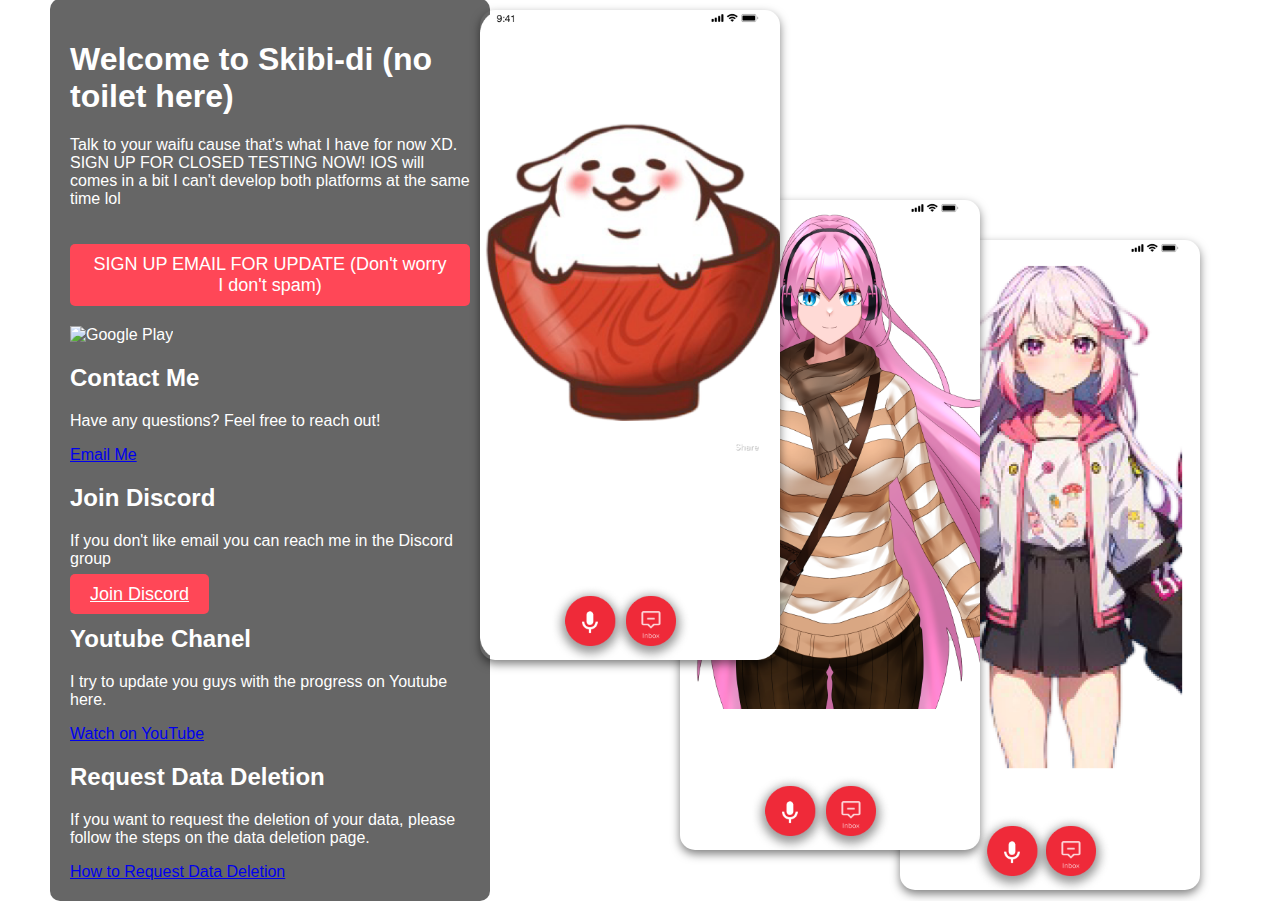
==== index.html @ 6129dee7 "update link" ====
<!DOCTYPE html>
<html lang="en">
<head>
    <meta charset="UTF-8">
    <meta name="viewport" content="width=device-width, initial-scale=1.0">
    <title>App Landing Page</title>
    <style>
        body {
            font-family: Arial, sans-serif;
            margin: 0;
            padding: 0;
            display: flex;
            align-items: center;
            justify-content: space-between;
            height: 100vh;
            background: url('https://source.unsplash.com/1600x900/?anime,cyberpunk') no-repeat center center/cover;
            text-align: left;
            color: white;
            padding: 0 50px;
        }
        .container {
            background: rgba(0, 0, 0, 0.6);
            padding: 20px;
            border-radius: 10px;
            max-width: 400px;
        }
        .signup-btn {
            background: #ff4757;
            color: white;
            padding: 10px 20px;
            border: none;
            border-radius: 5px;
            cursor: pointer;
            font-size: 18px;
            margin-top: 20px;
        }
        .signup-btn:hover {
            background: #e84118;
        }
        .discord-btn {
            background: #ff4757;
            color: white;
            padding: 10px 20px;
            border: none;
            border-radius: 5px;
            cursor: pointer;
            font-size: 18px;
            margin-top: 20px;
        }
        .discord-btn:hover {
            background: #e84118;
        }
        .google-play {
            width: 150px;
            margin-top: 20px;
            cursor: pointer;
        }
        
        /* Image Overlay Section */
        .image-container {
            position: relative;
            width: 300px; /* Adjust based on your image size */
            height: 500px;
            margin-right: 50px;
        }
        .image-container img {
            position: absolute;
            width: 100%;
            border-radius: 15px;
            box-shadow: 0px 4px 10px rgba(0, 0, 0, 0.5);
        }
        .image3 {
            bottom: 40px;
            right: 400px;
            z-index: 2;
        }
        .image1 {
            top: 0;
            right: 200px;
            z-index: 2;
        }
        .image2 {
            top: 40px; /* Adjust for overlap */
            left: 20px;
            z-index: 1;
        }
    </style>
</head>
<body>
    <div class="container">
        <h1>Welcome to Skibi-di (no toilet here) </h1>
        <p>Talk to your waifu cause that's what I have for now XD. SIGN UP FOR CLOSED TESTING NOW! IOS will comes in a bit I can't develop both platforms at the same time lol</p>
        <button class="signup-btn" onclick="window.open('https://docs.google.com/forms/d/e/1FAIpQLSdeKH5ZxwmeLJsvXNMh6K3FNJNalwwWxYUDDYwgwy3hVQ01pQ/viewform?usp=dialog')">SIGN UP EMAIL FOR UPDATE (Don't worry I don't spam)</button>
        <br>
        <img src="https://upload.wikimedia.org/wikipedia/commons/7/78/Google_Play_Store_badge_EN.svg" alt="Google Play" class="google-play">
        
        <div class="section">
            <h2>Contact Me</h2>
            <p>Have any questions? Feel free to reach out!</p>
            <a href="mailto:huynjoon2002@gmail.com" class="contact-btn">Email Me</a>
        </div>

        <div class="section">
            <h2>Join Discord</h2>
            <p>If you don't like email you can reach me in the Discord group</p>
            <a href="https://discord.gg/qgFvxBm8" class="discord-btn">Join Discord</a>
        </div>
    
        <div class="section">
            <h2>Youtube Chanel</h2>
            <p>I try to update you guys with the progress on Youtube here.</p>
            <a href="www.youtube.com/@skibi_di_waifu" class="youtube-btn">Watch on YouTube</a>
        </div>
        
        <div class="section">
            <h2>Request Data Deletion</h2>
            <p>If you want to request the deletion of your data, please follow the steps on the data deletion page.</p>
            <a href="data-deletion.html" class="data-request-btn">How to Request Data Deletion</a>
        </div>
    </div>



    <!-- Image Overlay Section -->
    <div class="image-container">
        <img src="iPhone 16 Plus - 41.png" alt="Anime Character 1" class="image1">
        <img src="iPhone 16 Plus - 42.png" alt="Anime Character 2" class="image2">
        <img src="iPhone 16 Plus - 43.png" alt="Anime Character 3" class="image3">
    </div>
</body>
</html>
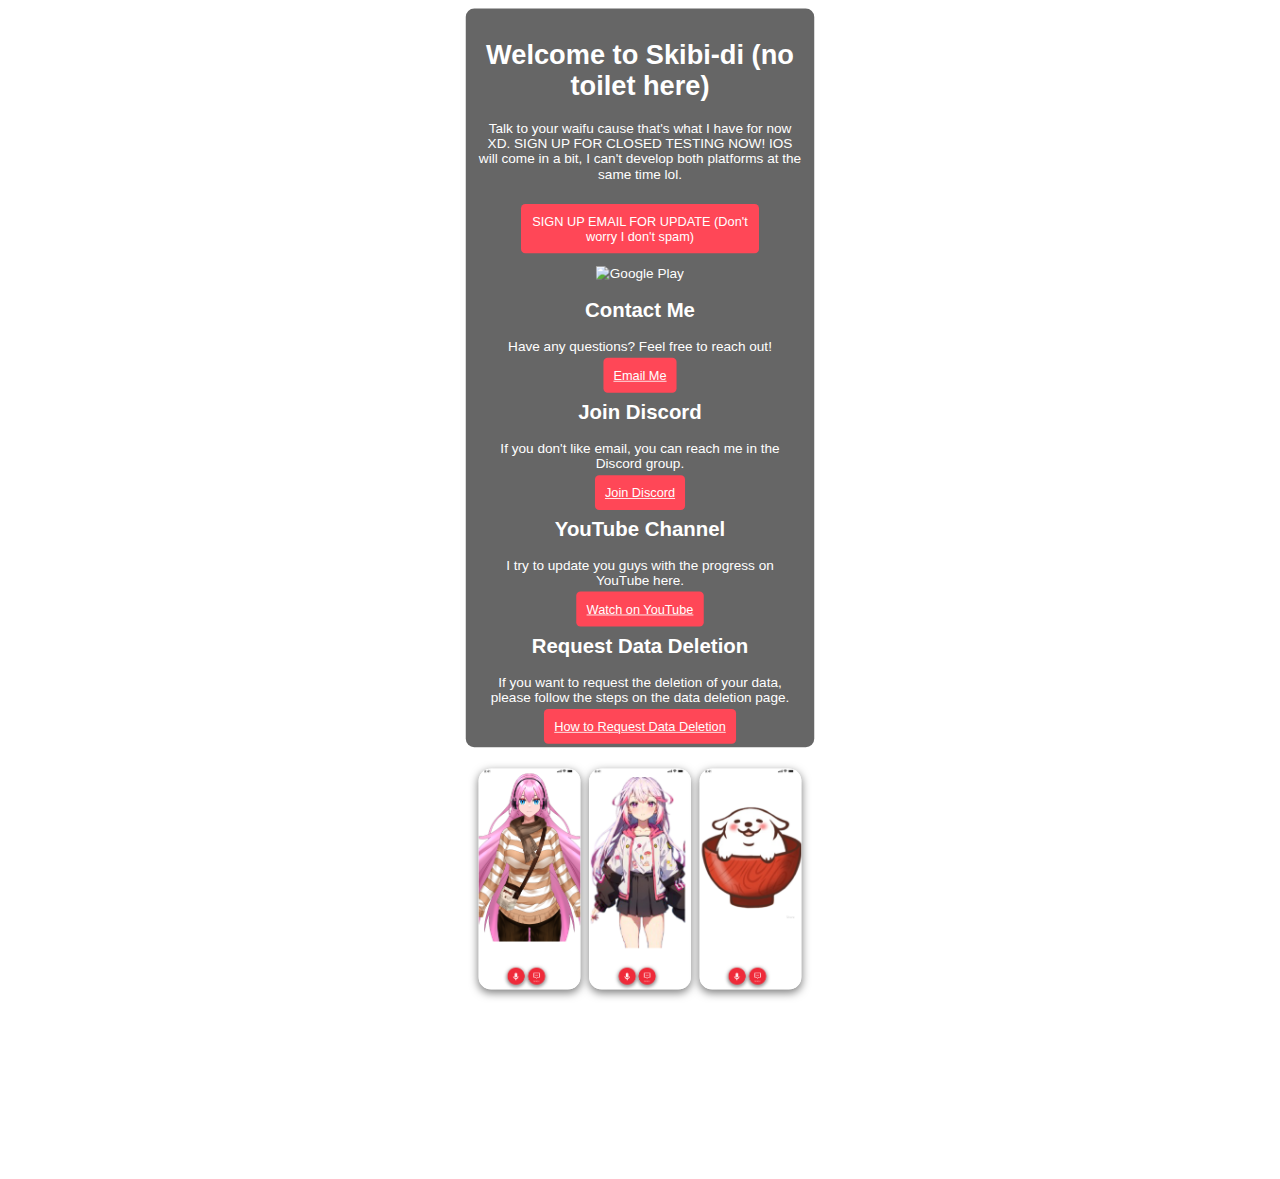
==== commit 058e7967: "update" ====
--- a/index.html
+++ b/index.html
@@ -1,95 +1,15 @@
 <!DOCTYPE html>
 <html lang="en">
 <head>
+    <link rel="stylesheet" href="style-mobile.css">
     <meta charset="UTF-8">
     <meta name="viewport" content="width=device-width, initial-scale=1.0">
-    <title>App Landing Page</title>
-    <style>
-        body {
-            font-family: Arial, sans-serif;
-            margin: 0;
-            padding: 0;
-            display: flex;
-            align-items: center;
-            justify-content: space-between;
-            height: 100vh;
-            background: url('https://source.unsplash.com/1600x900/?anime,cyberpunk') no-repeat center center/cover;
-            text-align: left;
-            color: white;
-            padding: 0 50px;
-        }
-        .container {
-            background: rgba(0, 0, 0, 0.6);
-            padding: 20px;
-            border-radius: 10px;
-            max-width: 400px;
-        }
-        .signup-btn {
-            background: #ff4757;
-            color: white;
-            padding: 10px 20px;
-            border: none;
-            border-radius: 5px;
-            cursor: pointer;
-            font-size: 18px;
-            margin-top: 20px;
-        }
-        .signup-btn:hover {
-            background: #e84118;
-        }
-        .discord-btn {
-            background: #ff4757;
-            color: white;
-            padding: 10px 20px;
-            border: none;
-            border-radius: 5px;
-            cursor: pointer;
-            font-size: 18px;
-            margin-top: 20px;
-        }
-        .discord-btn:hover {
-            background: #e84118;
-        }
-        .google-play {
-            width: 150px;
-            margin-top: 20px;
-            cursor: pointer;
-        }
-        
-        /* Image Overlay Section */
-        .image-container {
-            position: relative;
-            width: 300px; /* Adjust based on your image size */
-            height: 500px;
-            margin-right: 50px;
-        }
-        .image-container img {
-            position: absolute;
-            width: 100%;
-            border-radius: 15px;
-            box-shadow: 0px 4px 10px rgba(0, 0, 0, 0.5);
-        }
-        .image3 {
-            bottom: 40px;
-            right: 400px;
-            z-index: 2;
-        }
-        .image1 {
-            top: 0;
-            right: 200px;
-            z-index: 2;
-        }
-        .image2 {
-            top: 40px; /* Adjust for overlap */
-            left: 20px;
-            z-index: 1;
-        }
-    </style>
+    <title>App Landing Page - Mobile</title>
 </head>
 <body>
     <div class="container">
         <h1>Welcome to Skibi-di (no toilet here) </h1>
-        <p>Talk to your waifu cause that's what I have for now XD. SIGN UP FOR CLOSED TESTING NOW! IOS will comes in a bit I can't develop both platforms at the same time lol</p>
+        <p>Talk to your waifu cause that's what I have for now XD. SIGN UP FOR CLOSED TESTING NOW! IOS will come in a bit, I can't develop both platforms at the same time lol.</p>
         <button class="signup-btn" onclick="window.open('https://docs.google.com/forms/d/e/1FAIpQLSdeKH5ZxwmeLJsvXNMh6K3FNJNalwwWxYUDDYwgwy3hVQ01pQ/viewform?usp=dialog')">SIGN UP EMAIL FOR UPDATE (Don't worry I don't spam)</button>
         <br>
         <img src="https://upload.wikimedia.org/wikipedia/commons/7/78/Google_Play_Store_badge_EN.svg" alt="Google Play" class="google-play">
@@ -102,24 +22,22 @@
 
         <div class="section">
             <h2>Join Discord</h2>
-            <p>If you don't like email you can reach me in the Discord group</p>
+            <p>If you don't like email, you can reach me in the Discord group.</p>
             <a href="https://discord.gg/qgFvxBm8" class="discord-btn">Join Discord</a>
         </div>
     
         <div class="section">
-            <h2>Youtube Chanel</h2>
-            <p>I try to update you guys with the progress on Youtube here.</p>
-            <a href="www.youtube.com/@skibi_di_waifu" class="youtube-btn">Watch on YouTube</a>
+            <h2>YouTube Channel</h2>
+            <p>I try to update you guys with the progress on YouTube here.</p>
+            <a href="https://www.youtube.com/@skibi_di_waifu" class="youtube-btn">Watch on YouTube</a>
         </div>
         
         <div class="section">
             <h2>Request Data Deletion</h2>
             <p>If you want to request the deletion of your data, please follow the steps on the data deletion page.</p>
-            <a href="data-deletion.html" class="data-request-btn">How to Request Data Deletion</a>
+            <a href="data_deletion.html" class="data-request-btn">How to Request Data Deletion</a>
         </div>
     </div>
-
-
 
     <!-- Image Overlay Section -->
     <div class="image-container">
@@ -128,4 +46,4 @@
         <img src="iPhone 16 Plus - 43.png" alt="Anime Character 3" class="image3">
     </div>
 </body>
-</html>+</html>
--- a/style-mobile.css
+++ b/style-mobile.css
@@ -0,0 +1,94 @@
+/* General Styles */
+body {
+    font-family: Arial, sans-serif;
+    margin: 0;
+    padding: 0;
+    display: flex;
+    flex-direction: column;
+    align-items: center;
+    justify-content: center;
+    height: auto;
+    background: url('https://source.unsplash.com/1600x900/?anime,cyberpunk') no-repeat center center/cover;
+    text-align: center;
+    color: white;
+    padding: 10px;
+    transform: scale(0.85);  /* Scales down layout to fit */
+    transform-origin: top center;
+}
+
+/* Container Styles */
+.container {
+    background: rgba(0, 0, 0, 0.6);
+    padding: 15px;
+    border-radius: 10px;
+    width: 95%;
+    max-width: 380px;
+}
+
+/* Buttons */
+button, .discord-btn, .contact-btn, .youtube-btn, .data-request-btn {
+    background: #ff4757;
+    color: white;
+    padding: 12px;
+    border: none;
+    border-radius: 5px;
+    cursor: pointer;
+    font-size: 15px;
+    width: 100%;
+    max-width: 280px;
+    margin-top: 10px;
+}
+
+button:hover, .discord-btn:hover, .contact-btn:hover, .youtube-btn:hover, .data-request-btn:hover {
+    background: #e84118;
+}
+
+/* Google Play Button */
+.google-play {
+    width: 140px;
+    margin-top: 15px;
+    cursor: pointer;
+}
+
+/* Image Overlay Section */
+.image-container {
+    width: 100%;
+    max-width: 280px;
+    display: flex;
+    justify-content: center;
+    align-items: center;
+    position: relative;
+    margin-top: 20px;
+}
+
+.image-container img {
+    position: relative;
+    width: 100%;
+    max-width: 120px;
+    border-radius: 15px;
+    box-shadow: 0px 4px 10px rgba(0, 0, 0, 0.5);
+    margin: 5px;
+}
+
+/* Mobile-Specific Adjustments */
+@media (max-width: 768px) {
+    body {
+        transform: scale(0.9); /* Keep it readable */
+        width: 110%; /* Expand slightly to prevent shrinking */
+        padding: 10px;
+    }
+
+    .container {
+        width: 90%;
+        padding: 10px;
+    }
+
+    .image-container {
+        flex-direction: column; /* Stack images */
+        align-items: center;
+    }
+
+    .image-container img {
+        max-width: 110px;
+    }
+}
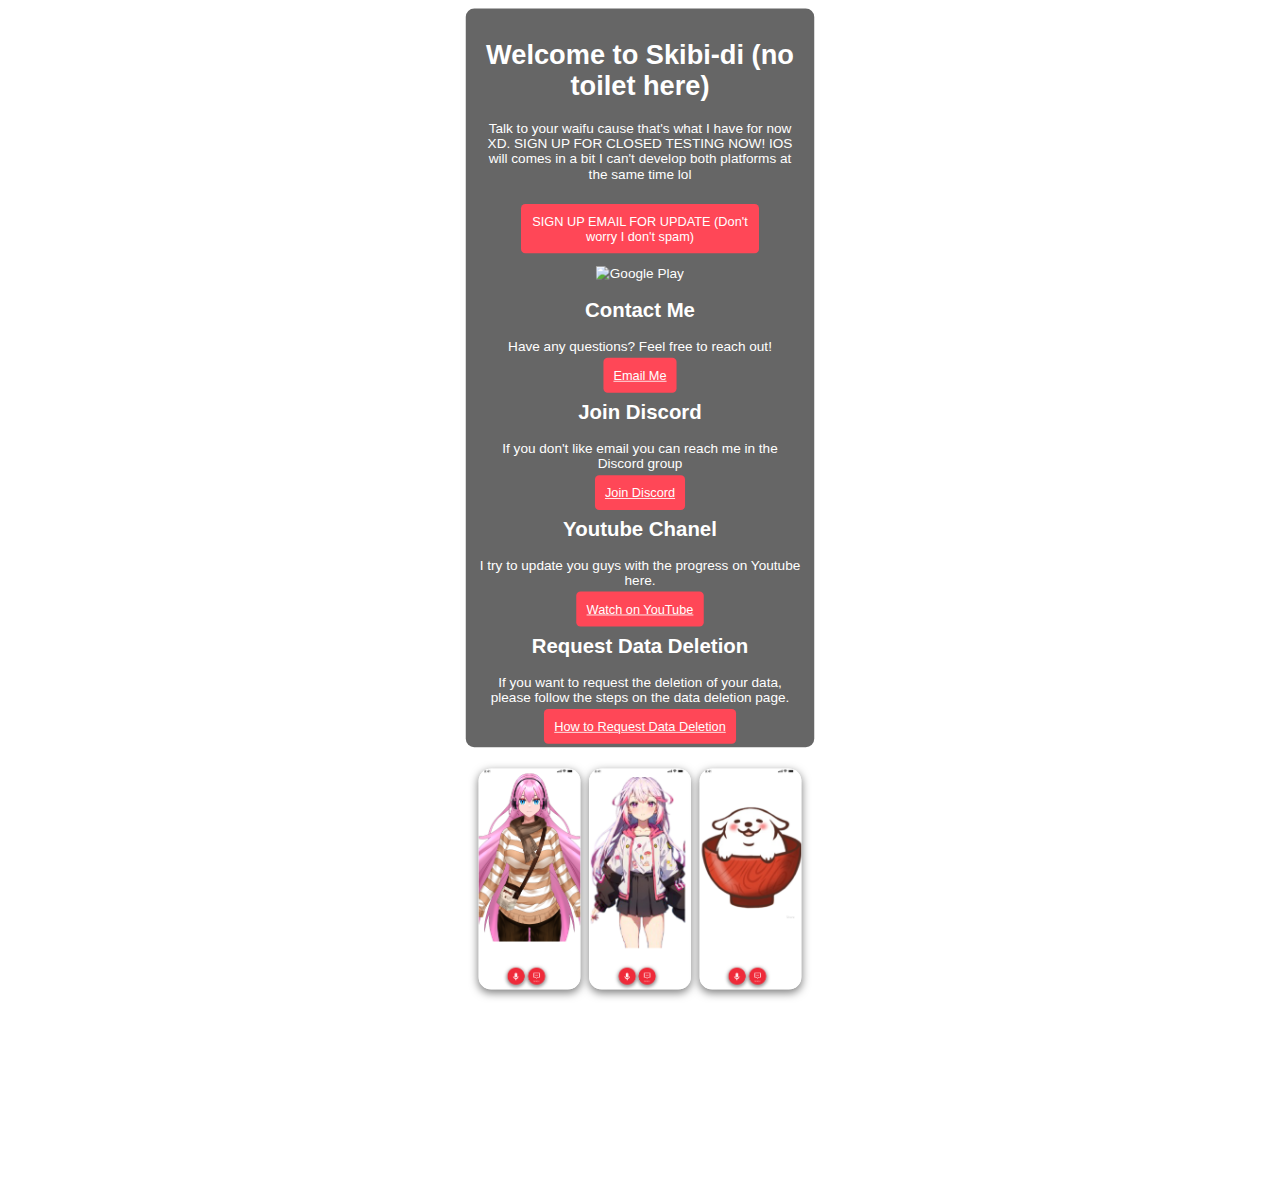
==== commit 5ba3c944: "update" ====
--- a/index.html
+++ b/index.html
@@ -4,12 +4,12 @@
     <link rel="stylesheet" href="style-mobile.css">
     <meta charset="UTF-8">
     <meta name="viewport" content="width=device-width, initial-scale=1.0">
-    <title>App Landing Page - Mobile</title>
+    <title>App Landing Page</title>
 </head>
 <body>
     <div class="container">
         <h1>Welcome to Skibi-di (no toilet here) </h1>
-        <p>Talk to your waifu cause that's what I have for now XD. SIGN UP FOR CLOSED TESTING NOW! IOS will come in a bit, I can't develop both platforms at the same time lol.</p>
+        <p>Talk to your waifu cause that's what I have for now XD. SIGN UP FOR CLOSED TESTING NOW! IOS will comes in a bit I can't develop both platforms at the same time lol</p>
         <button class="signup-btn" onclick="window.open('https://docs.google.com/forms/d/e/1FAIpQLSdeKH5ZxwmeLJsvXNMh6K3FNJNalwwWxYUDDYwgwy3hVQ01pQ/viewform?usp=dialog')">SIGN UP EMAIL FOR UPDATE (Don't worry I don't spam)</button>
         <br>
         <img src="https://upload.wikimedia.org/wikipedia/commons/7/78/Google_Play_Store_badge_EN.svg" alt="Google Play" class="google-play">
@@ -22,13 +22,13 @@
 
         <div class="section">
             <h2>Join Discord</h2>
-            <p>If you don't like email, you can reach me in the Discord group.</p>
+            <p>If you don't like email you can reach me in the Discord group</p>
             <a href="https://discord.gg/qgFvxBm8" class="discord-btn">Join Discord</a>
         </div>
     
         <div class="section">
-            <h2>YouTube Channel</h2>
-            <p>I try to update you guys with the progress on YouTube here.</p>
+            <h2>Youtube Chanel</h2>
+            <p>I try to update you guys with the progress on Youtube here.</p>
             <a href="https://www.youtube.com/@skibi_di_waifu" class="youtube-btn">Watch on YouTube</a>
         </div>
         
@@ -39,6 +39,8 @@
         </div>
     </div>
 
+
+
     <!-- Image Overlay Section -->
     <div class="image-container">
         <img src="iPhone 16 Plus - 41.png" alt="Anime Character 1" class="image1">
@@ -46,4 +48,4 @@
         <img src="iPhone 16 Plus - 43.png" alt="Anime Character 3" class="image3">
     </div>
 </body>
-</html>
+</html>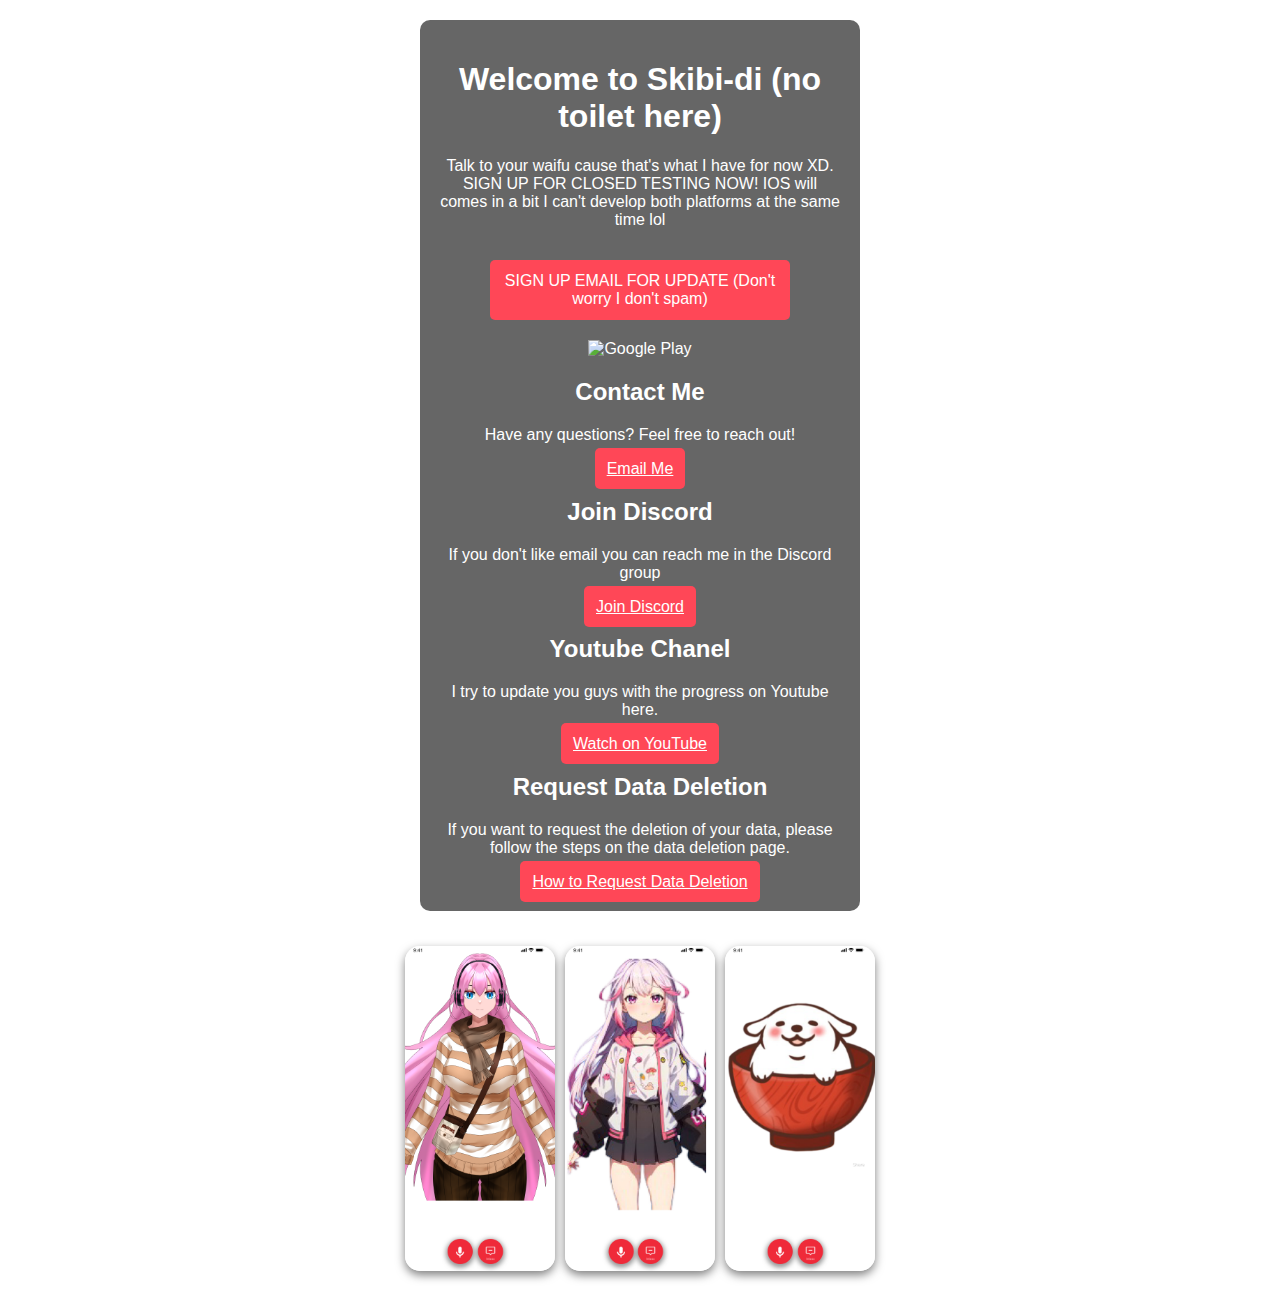
==== commit 050d8a5f: "update" ====
--- a/index.html
+++ b/index.html
@@ -1,7 +1,7 @@
 <!DOCTYPE html>
 <html lang="en">
 <head>
-    <link rel="stylesheet" href="style-mobile.css">
+    <link rel="stylesheet" href="style.css">
     <meta charset="UTF-8">
     <meta name="viewport" content="width=device-width, initial-scale=1.0">
     <title>App Landing Page</title>
--- a/style.css
+++ b/style.css
@@ -0,0 +1,82 @@
+/* General Styles */
+body {
+    font-family: Arial, sans-serif;
+    margin: 0;
+    padding: 0;
+    display: flex;
+    flex-direction: column;
+    align-items: center;
+    justify-content: center;
+    height: auto; /* Allow scrolling */
+    background: url('https://source.unsplash.com/1600x900/?anime,cyberpunk') no-repeat center center/cover;
+    text-align: center;
+    color: white;
+    padding: 20px;
+}
+
+/* Container Styles */
+.container {
+    background: rgba(0, 0, 0, 0.6);
+    padding: 20px;
+    border-radius: 10px;
+    width: 90%;
+    max-width: 400px;
+}
+
+/* Buttons */
+button, .discord-btn, .contact-btn, .youtube-btn, .data-request-btn {
+    background: #ff4757;
+    color: white;
+    padding: 12px;
+    border: none;
+    border-radius: 5px;
+    cursor: pointer;
+    font-size: 16px;
+    width: 100%;
+    max-width: 300px;
+    margin-top: 15px;
+}
+
+button:hover, .discord-btn:hover, .contact-btn:hover, .youtube-btn:hover, .data-request-btn:hover {
+    background: #e84118;
+}
+
+/* Google Play Button */
+.google-play {
+    width: 150px;
+    margin-top: 20px;
+    cursor: pointer;
+}
+
+/* Image Overlay Section */
+.image-container {
+    width: 100%;
+    max-width: 300px;
+    display: flex;
+    justify-content: center;
+    align-items: center;
+    position: relative;
+    margin-top: 30px;
+}
+
+.image-container img {
+    position: relative;
+    width: 100%;
+    max-width: 150px;
+    border-radius: 15px;
+    box-shadow: 0px 4px 10px rgba(0, 0, 0, 0.5);
+    margin: 5px;
+}
+
+/* Mobile Responsive Fix */
+@media (max-width: 768px) {
+    body {
+        transform: scale(0.8);  /* Adjust zoom level */
+        transform-origin: top center; /* Keep scaling centered */
+        width: 125%; /* Compensate for scale shrinkage */
+    }
+
+    .container {
+        max-width: 400px; /* Keep box size consistent */
+    }
+}
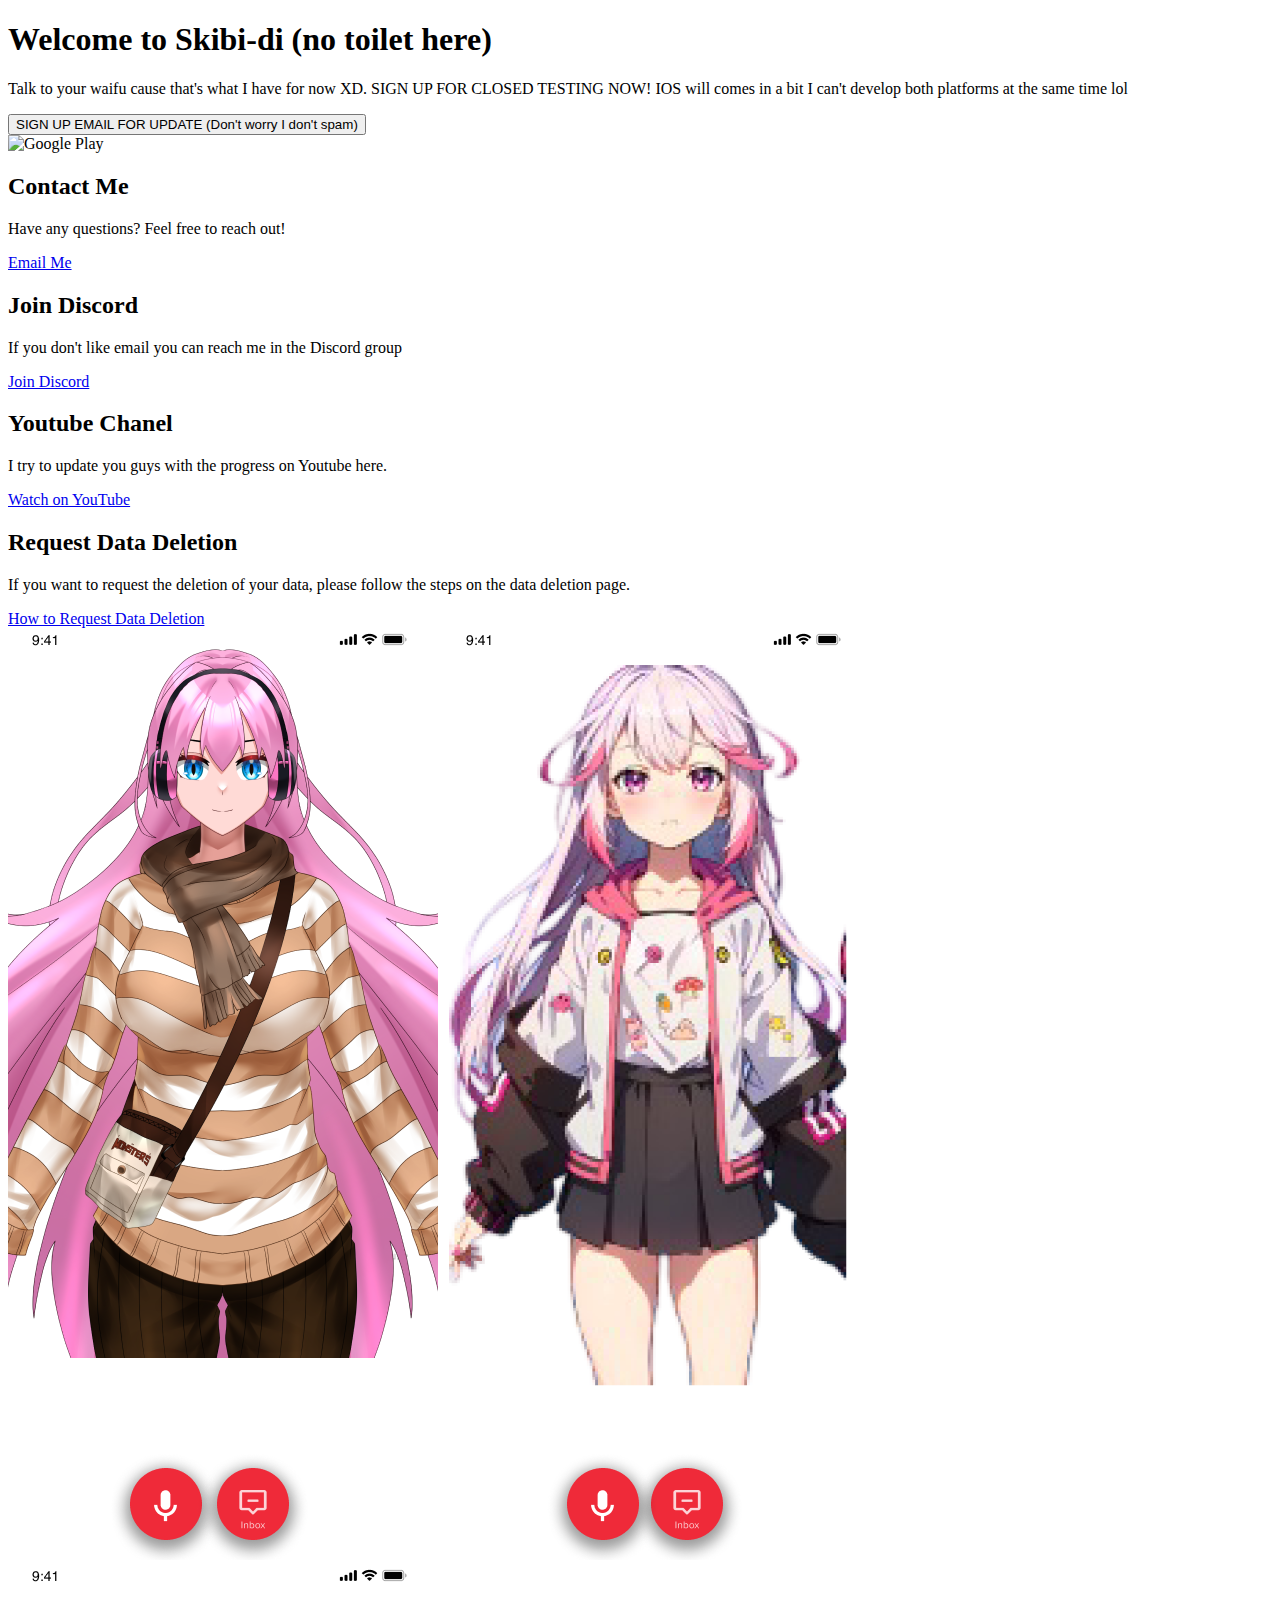
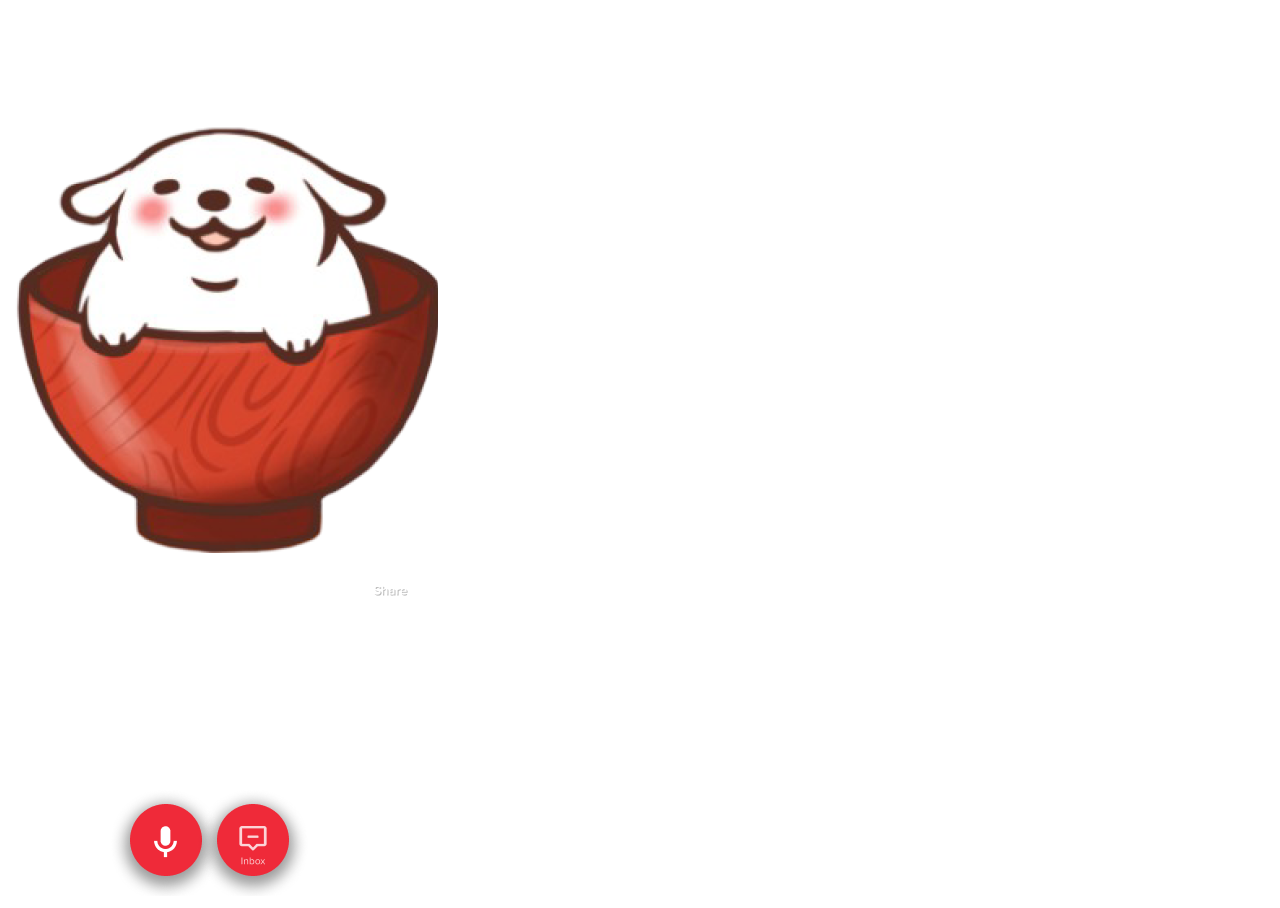
==== commit a1a917ba: "update" ====
--- a/index.html
+++ b/index.html
@@ -1,7 +1,7 @@
 <!DOCTYPE html>
 <html lang="en">
 <head>
-    <link rel="stylesheet" href="style.css">
+    <link rel="stylesheet" href="styles.css">
     <meta charset="UTF-8">
     <meta name="viewport" content="width=device-width, initial-scale=1.0">
     <title>App Landing Page</title>
